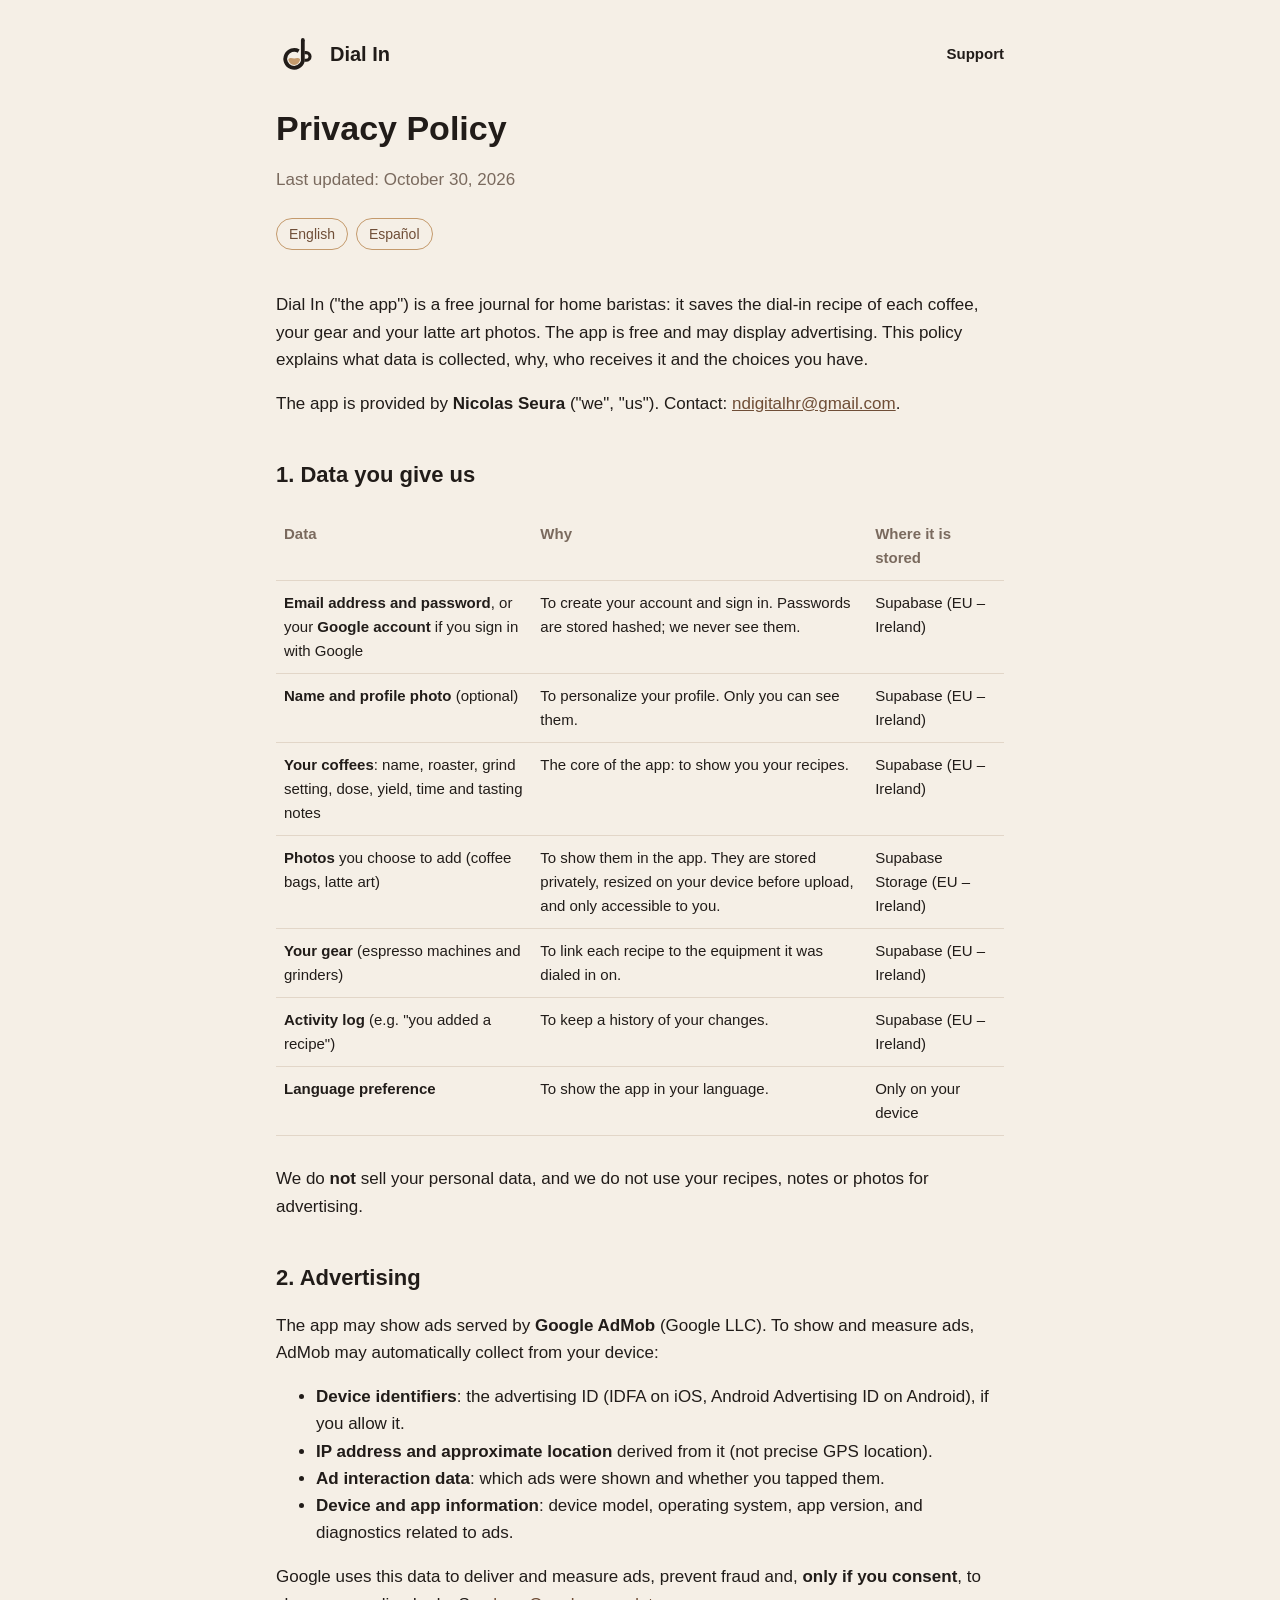
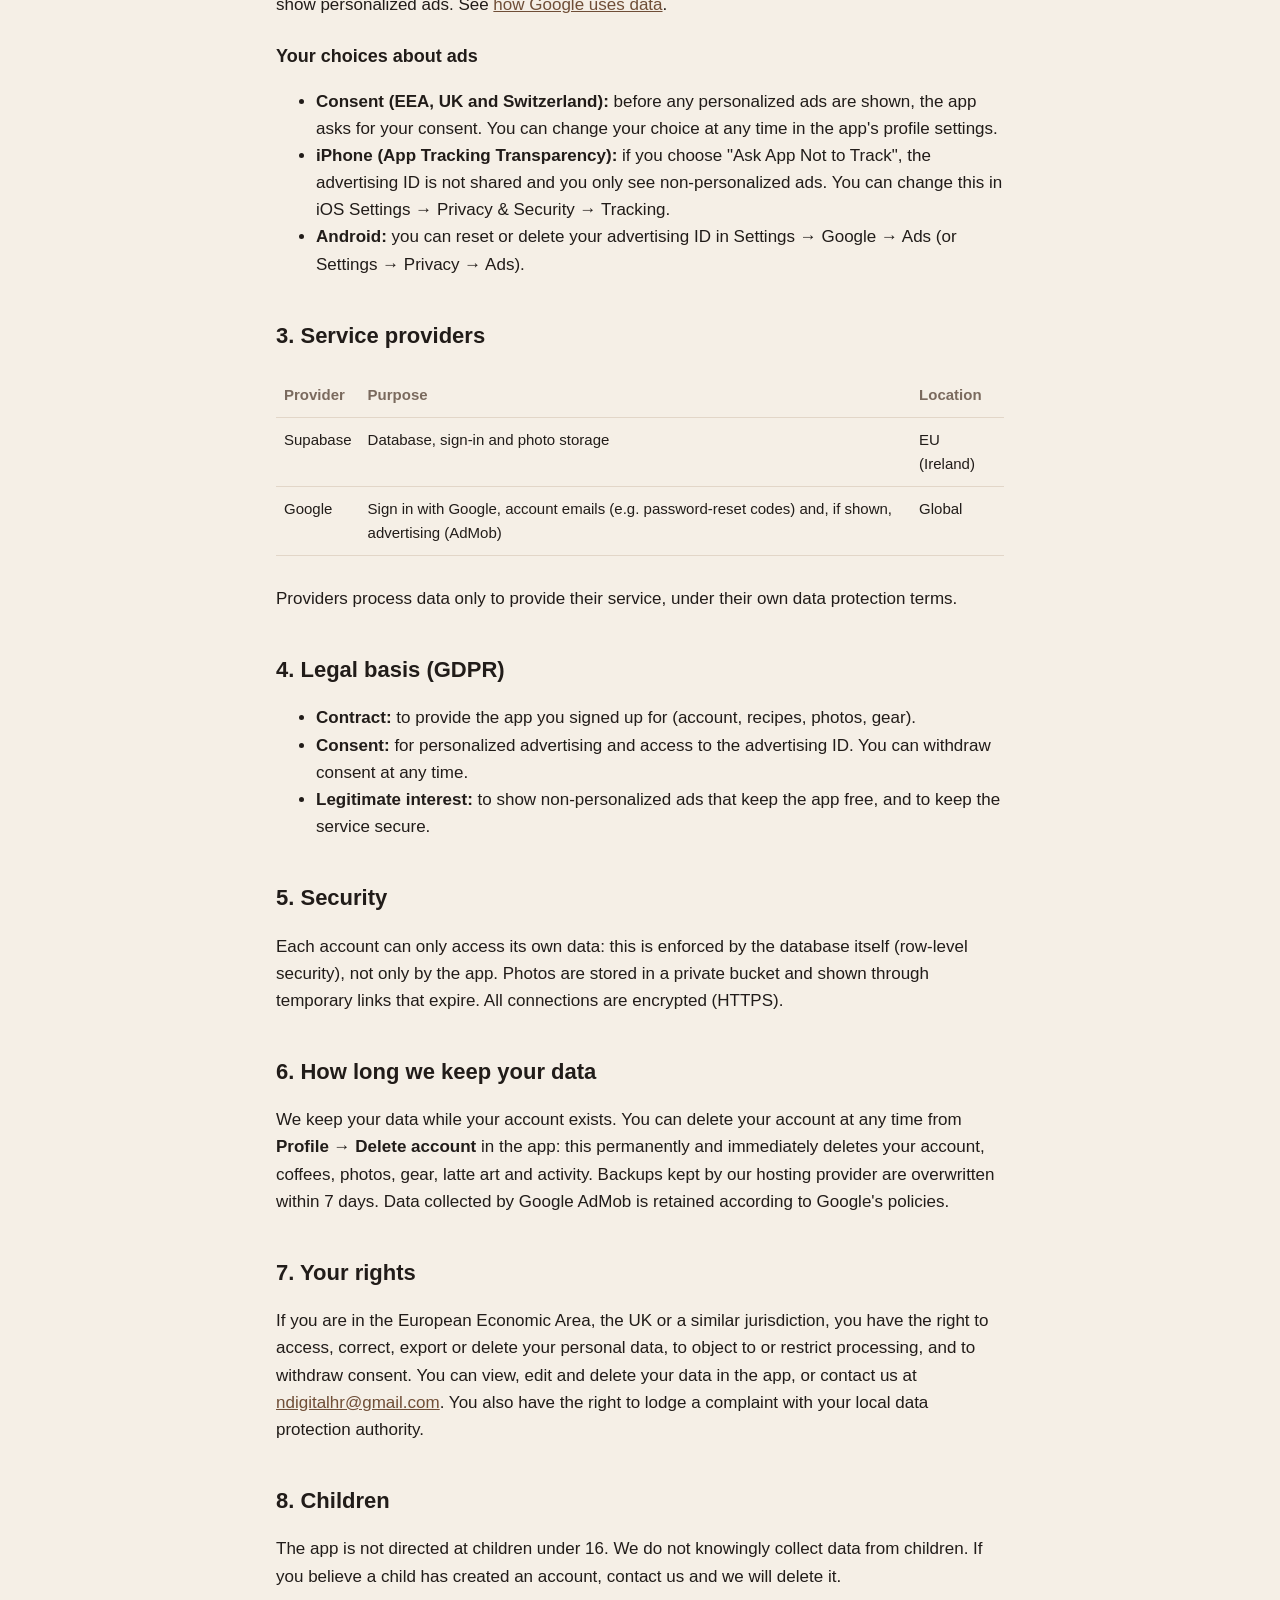
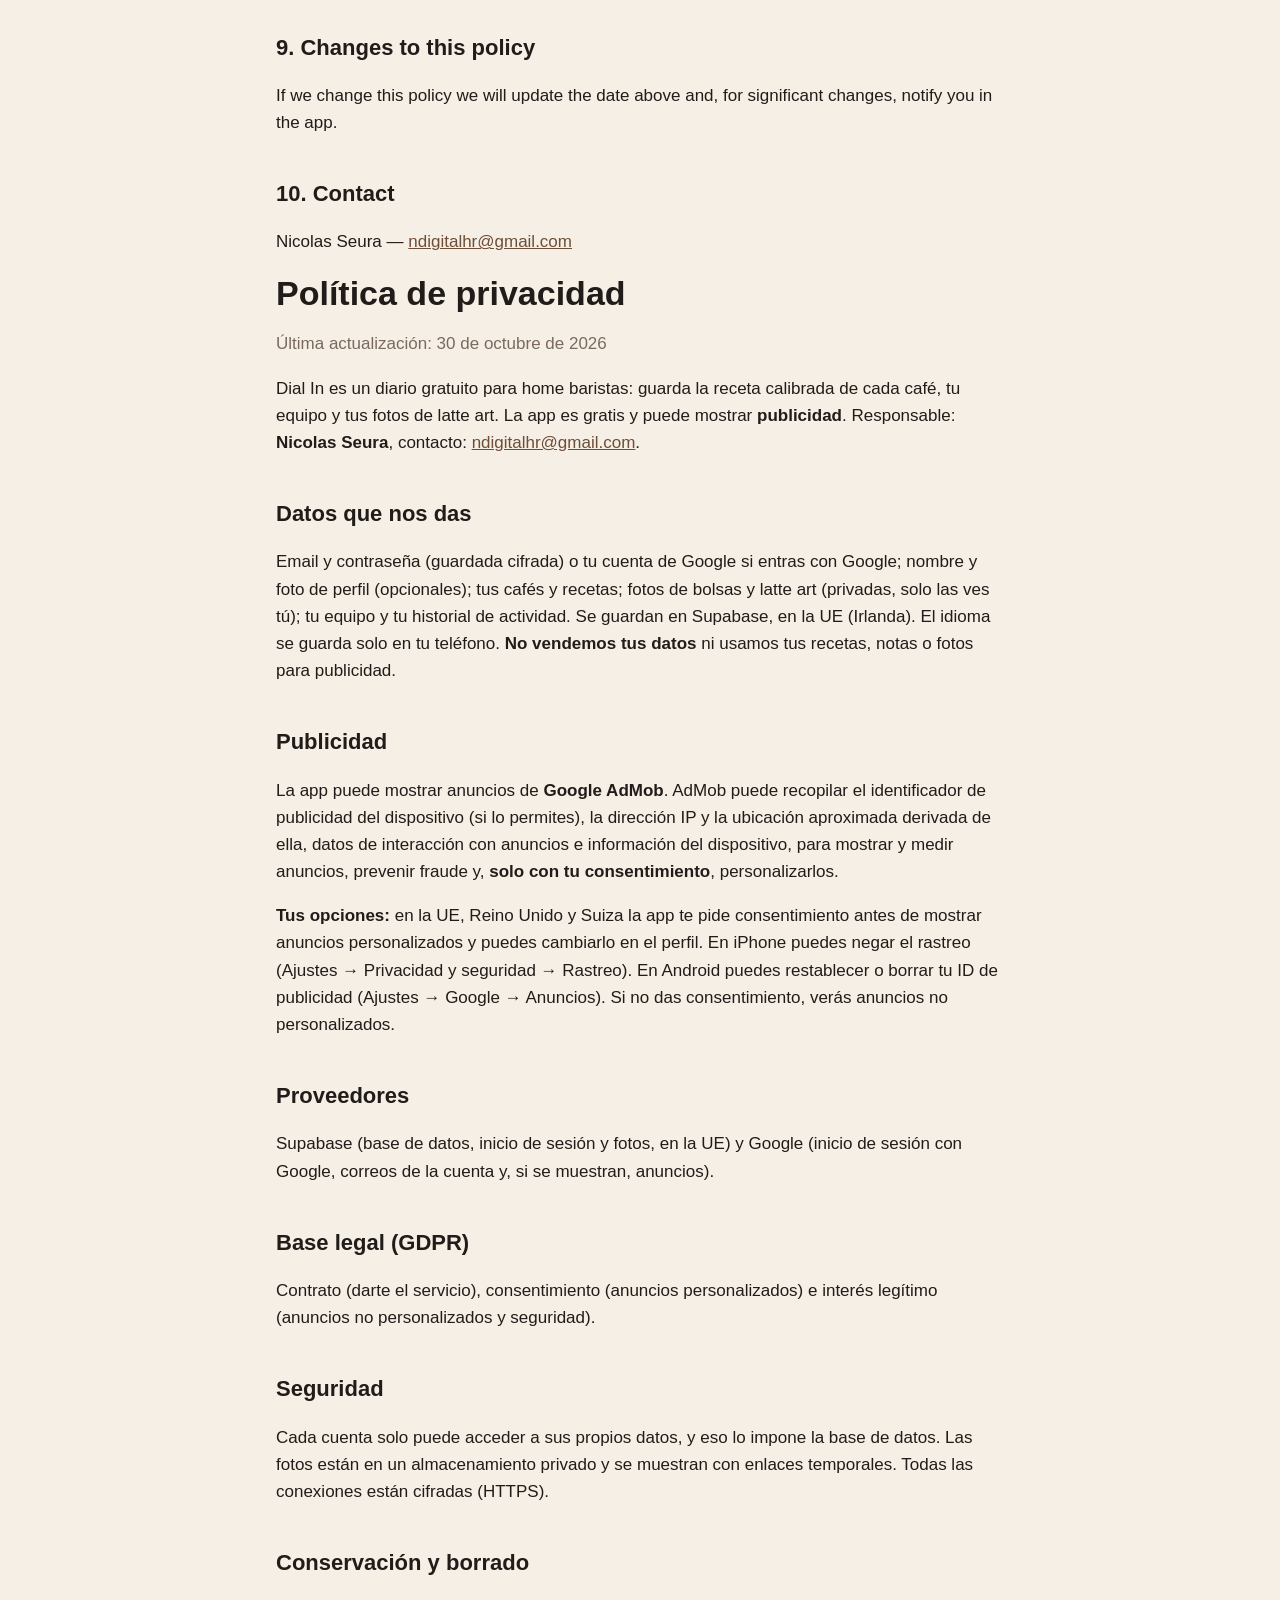
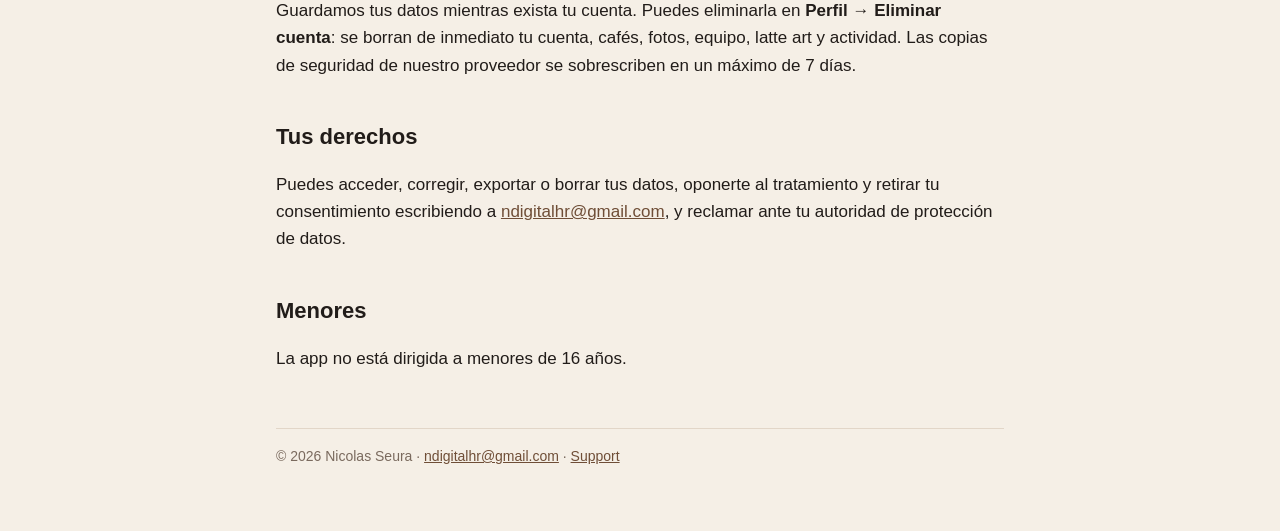
==== privacy/index.html @ 92058c42 "Web en la raíz de website/ para GitHub Pages (repo dial-In-web) Co-Authored-By: Claude Opus 5.5 <nor" ====
<!doctype html>
<html lang="en">
<head>
  <meta charset="utf-8">
  <meta name="viewport" content="width=device-width, initial-scale=1">
  <title>Dial In — Privacy Policy</title>
  <meta name="description" content="Privacy Policy of the Dial In app.">
  <link rel="stylesheet" href="../style.css">
</head>
<body>
  <div class="wrap">
    <header class="site">
      <a href="../">
        <svg viewBox="0 0 128 128" aria-hidden="true"><g transform="translate(3 4)"><path d="M33 75C39 69 45 73 50 73S61 69 67 75A17 17 0 0 1 33 75Z" fill="#C49A6C"/><g fill="none" stroke="currentColor" stroke-width="11" stroke-linejoin="round"><path d="M63 51.5A26 26 0 1 0 75 81.2V19"/><path d="M80 56h5a11 11 0 0 1 0 22h-5" stroke-width="9"/></g><circle cx="75" cy="19" r="5.5" fill="currentColor"/></g></svg>
        <span class="name">Dial In</span>
      </a>
      <nav><a href="../support/">Support</a></nav>
    </header>

    <section id="en">
      <h1>Privacy Policy</h1>
      <p class="muted">Last updated: October 30, 2026</p>
      <div class="lang"><a href="#en">English</a><a href="#es">Español</a></div>

      <p>Dial In ("the app") is a free journal for home baristas: it saves the dial-in recipe of each coffee, your gear and your latte art photos. The app is free and may display advertising. This policy explains what data is collected, why, who receives it and the choices you have.</p>
      <p>The app is provided by <strong>Nicolas Seura</strong> ("we", "us"). Contact: <a href="mailto:ndigitalhr@gmail.com">ndigitalhr@gmail.com</a>.</p>

      <h2>1. Data you give us</h2>
      <div class="table-scroll">
        <table>
          <tr><th>Data</th><th>Why</th><th>Where it is stored</th></tr>
          <tr><td><strong>Email address and password</strong>, or your <strong>Google account</strong> if you sign in with Google</td><td>To create your account and sign in. Passwords are stored hashed; we never see them.</td><td>Supabase (EU – Ireland)</td></tr>
          <tr><td><strong>Name and profile photo</strong> (optional)</td><td>To personalize your profile. Only you can see them.</td><td>Supabase (EU – Ireland)</td></tr>
          <tr><td><strong>Your coffees</strong>: name, roaster, grind setting, dose, yield, time and tasting notes</td><td>The core of the app: to show you your recipes.</td><td>Supabase (EU – Ireland)</td></tr>
          <tr><td><strong>Photos</strong> you choose to add (coffee bags, latte art)</td><td>To show them in the app. They are stored privately, resized on your device before upload, and only accessible to you.</td><td>Supabase Storage (EU – Ireland)</td></tr>
          <tr><td><strong>Your gear</strong> (espresso machines and grinders)</td><td>To link each recipe to the equipment it was dialed in on.</td><td>Supabase (EU – Ireland)</td></tr>
          <tr><td><strong>Activity log</strong> (e.g. "you added a recipe")</td><td>To keep a history of your changes.</td><td>Supabase (EU – Ireland)</td></tr>
          <tr><td><strong>Language preference</strong></td><td>To show the app in your language.</td><td>Only on your device</td></tr>
        </table>
      </div>
      <p>We do <strong>not</strong> sell your personal data, and we do not use your recipes, notes or photos for advertising.</p>

      <h2>2. Advertising</h2>
      <p>The app may show ads served by <strong>Google AdMob</strong> (Google LLC). To show and measure ads, AdMob may automatically collect from your device:</p>
      <ul>
        <li><strong>Device identifiers</strong>: the advertising ID (IDFA on iOS, Android Advertising ID on Android), if you allow it.</li>
        <li><strong>IP address and approximate location</strong> derived from it (not precise GPS location).</li>
        <li><strong>Ad interaction data</strong>: which ads were shown and whether you tapped them.</li>
        <li><strong>Device and app information</strong>: device model, operating system, app version, and diagnostics related to ads.</li>
      </ul>
      <p>Google uses this data to deliver and measure ads, prevent fraud and, <strong>only if you consent</strong>, to show personalized ads. See <a href="https://policies.google.com/technologies/partner-sites">how Google uses data</a>.</p>
      <h3>Your choices about ads</h3>
      <ul>
        <li><strong>Consent (EEA, UK and Switzerland):</strong> before any personalized ads are shown, the app asks for your consent. You can change your choice at any time in the app's profile settings.</li>
        <li><strong>iPhone (App Tracking Transparency):</strong> if you choose "Ask App Not to Track", the advertising ID is not shared and you only see non-personalized ads. You can change this in iOS Settings → Privacy &amp; Security → Tracking.</li>
        <li><strong>Android:</strong> you can reset or delete your advertising ID in Settings → Google → Ads (or Settings → Privacy → Ads).</li>
      </ul>

      <h2>3. Service providers</h2>
      <div class="table-scroll">
        <table>
          <tr><th>Provider</th><th>Purpose</th><th>Location</th></tr>
          <tr><td>Supabase</td><td>Database, sign-in and photo storage</td><td>EU (Ireland)</td></tr>
          <tr><td>Google</td><td>Sign in with Google, account emails (e.g. password-reset codes) and, if shown, advertising (AdMob)</td><td>Global</td></tr>
        </table>
      </div>
      <p>Providers process data only to provide their service, under their own data protection terms.</p>

      <h2>4. Legal basis (GDPR)</h2>
      <ul>
        <li><strong>Contract:</strong> to provide the app you signed up for (account, recipes, photos, gear).</li>
        <li><strong>Consent:</strong> for personalized advertising and access to the advertising ID. You can withdraw consent at any time.</li>
        <li><strong>Legitimate interest:</strong> to show non-personalized ads that keep the app free, and to keep the service secure.</li>
      </ul>

      <h2>5. Security</h2>
      <p>Each account can only access its own data: this is enforced by the database itself (row-level security), not only by the app. Photos are stored in a private bucket and shown through temporary links that expire. All connections are encrypted (HTTPS).</p>

      <h2>6. How long we keep your data</h2>
      <p>We keep your data while your account exists. You can delete your account at any time from <strong>Profile → Delete account</strong> in the app: this permanently and immediately deletes your account, coffees, photos, gear, latte art and activity. Backups kept by our hosting provider are overwritten within 7 days. Data collected by Google AdMob is retained according to Google's policies.</p>

      <h2>7. Your rights</h2>
      <p>If you are in the European Economic Area, the UK or a similar jurisdiction, you have the right to access, correct, export or delete your personal data, to object to or restrict processing, and to withdraw consent. You can view, edit and delete your data in the app, or contact us at <a href="mailto:ndigitalhr@gmail.com">ndigitalhr@gmail.com</a>. You also have the right to lodge a complaint with your local data protection authority.</p>

      <h2>8. Children</h2>
      <p>The app is not directed at children under 16. We do not knowingly collect data from children. If you believe a child has created an account, contact us and we will delete it.</p>

      <h2>9. Changes to this policy</h2>
      <p>If we change this policy we will update the date above and, for significant changes, notify you in the app.</p>

      <h2>10. Contact</h2>
      <p>Nicolas Seura — <a href="mailto:ndigitalhr@gmail.com">ndigitalhr@gmail.com</a></p>
    </section>

    <section id="es">
      <h1>Política de privacidad</h1>
      <p class="muted">Última actualización: 30 de octubre de 2026</p>

      <p>Dial In es un diario gratuito para home baristas: guarda la receta calibrada de cada café, tu equipo y tus fotos de latte art. La app es gratis y puede mostrar <strong>publicidad</strong>. Responsable: <strong>Nicolas Seura</strong>, contacto: <a href="mailto:ndigitalhr@gmail.com">ndigitalhr@gmail.com</a>.</p>

      <h2>Datos que nos das</h2>
      <p>Email y contraseña (guardada cifrada) o tu cuenta de Google si entras con Google; nombre y foto de perfil (opcionales); tus cafés y recetas; fotos de bolsas y latte art (privadas, solo las ves tú); tu equipo y tu historial de actividad. Se guardan en Supabase, en la UE (Irlanda). El idioma se guarda solo en tu teléfono. <strong>No vendemos tus datos</strong> ni usamos tus recetas, notas o fotos para publicidad.</p>

      <h2>Publicidad</h2>
      <p>La app puede mostrar anuncios de <strong>Google AdMob</strong>. AdMob puede recopilar el identificador de publicidad del dispositivo (si lo permites), la dirección IP y la ubicación aproximada derivada de ella, datos de interacción con anuncios e información del dispositivo, para mostrar y medir anuncios, prevenir fraude y, <strong>solo con tu consentimiento</strong>, personalizarlos.</p>
      <p><strong>Tus opciones:</strong> en la UE, Reino Unido y Suiza la app te pide consentimiento antes de mostrar anuncios personalizados y puedes cambiarlo en el perfil. En iPhone puedes negar el rastreo (Ajustes → Privacidad y seguridad → Rastreo). En Android puedes restablecer o borrar tu ID de publicidad (Ajustes → Google → Anuncios). Si no das consentimiento, verás anuncios no personalizados.</p>

      <h2>Proveedores</h2>
      <p>Supabase (base de datos, inicio de sesión y fotos, en la UE) y Google (inicio de sesión con Google, correos de la cuenta y, si se muestran, anuncios).</p>

      <h2>Base legal (GDPR)</h2>
      <p>Contrato (darte el servicio), consentimiento (anuncios personalizados) e interés legítimo (anuncios no personalizados y seguridad).</p>

      <h2>Seguridad</h2>
      <p>Cada cuenta solo puede acceder a sus propios datos, y eso lo impone la base de datos. Las fotos están en un almacenamiento privado y se muestran con enlaces temporales. Todas las conexiones están cifradas (HTTPS).</p>

      <h2>Conservación y borrado</h2>
      <p>Guardamos tus datos mientras exista tu cuenta. Puedes eliminarla en <strong>Perfil → Eliminar cuenta</strong>: se borran de inmediato tu cuenta, cafés, fotos, equipo, latte art y actividad. Las copias de seguridad de nuestro proveedor se sobrescriben en un máximo de 7 días.</p>

      <h2>Tus derechos</h2>
      <p>Puedes acceder, corregir, exportar o borrar tus datos, oponerte al tratamiento y retirar tu consentimiento escribiendo a <a href="mailto:ndigitalhr@gmail.com">ndigitalhr@gmail.com</a>, y reclamar ante tu autoridad de protección de datos.</p>

      <h2>Menores</h2>
      <p>La app no está dirigida a menores de 16 años.</p>
    </section>

    <footer>© 2026 Nicolas Seura · <a href="mailto:ndigitalhr@gmail.com">ndigitalhr@gmail.com</a> · <a href="../support/">Support</a></footer>
  </div>
</body>
</html>
---- style.css ----
:root {
  --bg: #f5efe6;
  --surface: #ffffff;
  --ink: #211c19;
  --muted: #7a6a5e;
  --coffee: #6f4e37;
  --accent: #c49a6c;
  --border: #e2d6c8;
}

@media (prefers-color-scheme: dark) {
  :root {
    --bg: #1b1613;
    --surface: #261f1b;
    --ink: #f3e8d6;
    --muted: #b8a797;
    --coffee: #d8b48c;
    --accent: #c49a6c;
    --border: #3a2f28;
  }
}

* { box-sizing: border-box; }

html { -webkit-text-size-adjust: 100%; }

body {
  margin: 0;
  background: var(--bg);
  color: var(--ink);
  font: 17px/1.6 -apple-system, BlinkMacSystemFont, "Segoe UI", Roboto, Helvetica, Arial, sans-serif;
}

.wrap { max-width: 760px; margin: 0 auto; padding: 32px 16px 64px; }

header.site { display: flex; align-items: center; gap: 12px; margin-bottom: 32px; }
header.site a { display: flex; align-items: center; gap: 10px; color: inherit; text-decoration: none; }
header.site svg { width: 44px; height: 44px; }
header.site .name { font-weight: 700; font-size: 20px; }
nav { margin-left: auto; display: flex; gap: 16px; font-size: 15px; }
nav a { color: var(--coffee); text-decoration: none; font-weight: 600; }

h1 { font-size: 34px; line-height: 1.2; margin: 0 0 8px; }
h2 { font-size: 22px; margin: 40px 0 8px; }
h3 { font-size: 18px; margin: 24px 0 4px; }
p, li { color: var(--ink); }
.muted { color: var(--muted); }
a { color: var(--coffee); }

.card { background: var(--surface); border: 1px solid var(--border); border-radius: 16px; padding: 20px; margin: 16px 0; }

table { width: 100%; border-collapse: collapse; margin: 12px 0; font-size: 15px; }
th, td { text-align: left; vertical-align: top; padding: 10px 8px; border-bottom: 1px solid var(--border); }
th { color: var(--muted); font-weight: 600; }
.table-scroll { overflow-x: auto; }

.lang { display: inline-flex; gap: 8px; margin: 8px 0 24px; }
.lang a { padding: 4px 12px; border: 1px solid var(--accent); border-radius: 999px; text-decoration: none; font-size: 14px; }

.hero { text-align: center; padding: 24px 0 8px; }
.hero svg { width: 120px; height: 120px; }
.hero h1 { font-size: 44px; margin-top: 12px; }
.hero p { font-size: 19px; color: var(--muted); max-width: 520px; margin: 0 auto 24px; }

ul.features { padding-left: 20px; }
footer { margin-top: 56px; padding-top: 16px; border-top: 1px solid var(--border); font-size: 14px; color: var(--muted); }
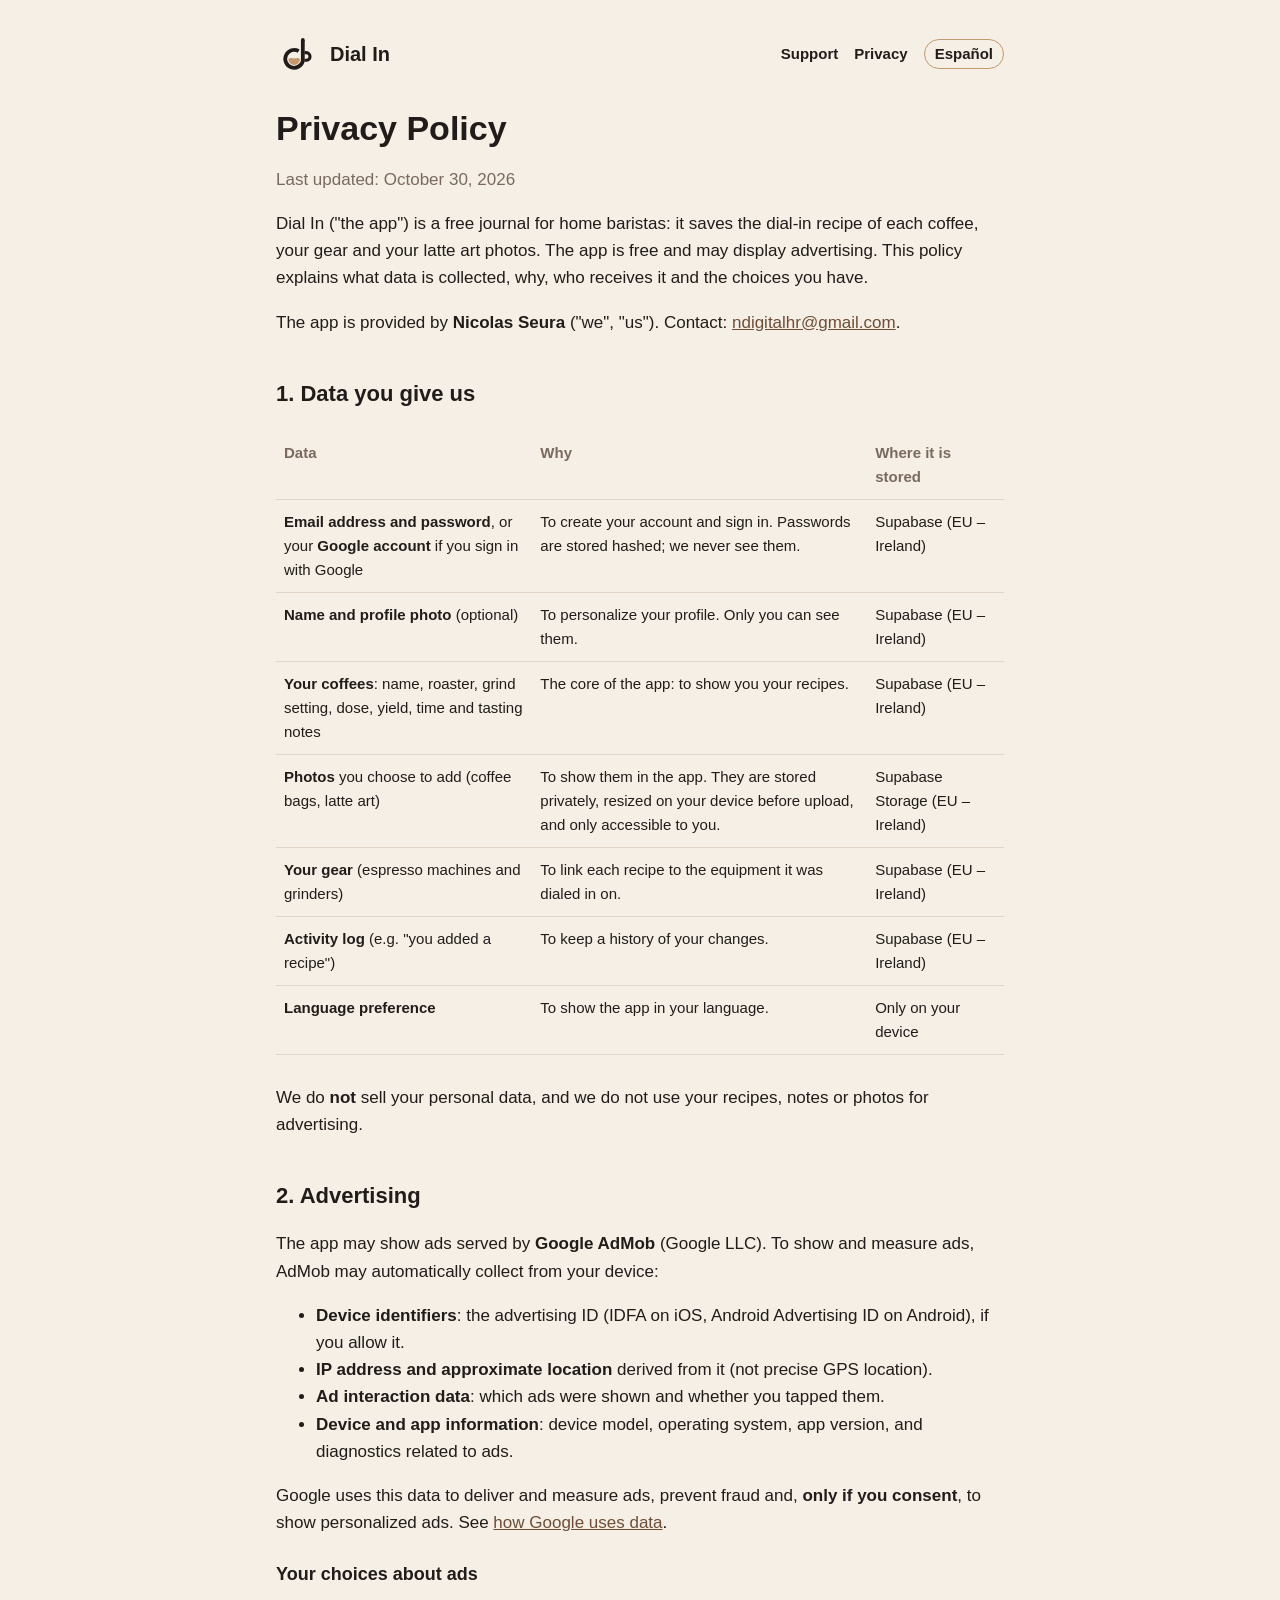
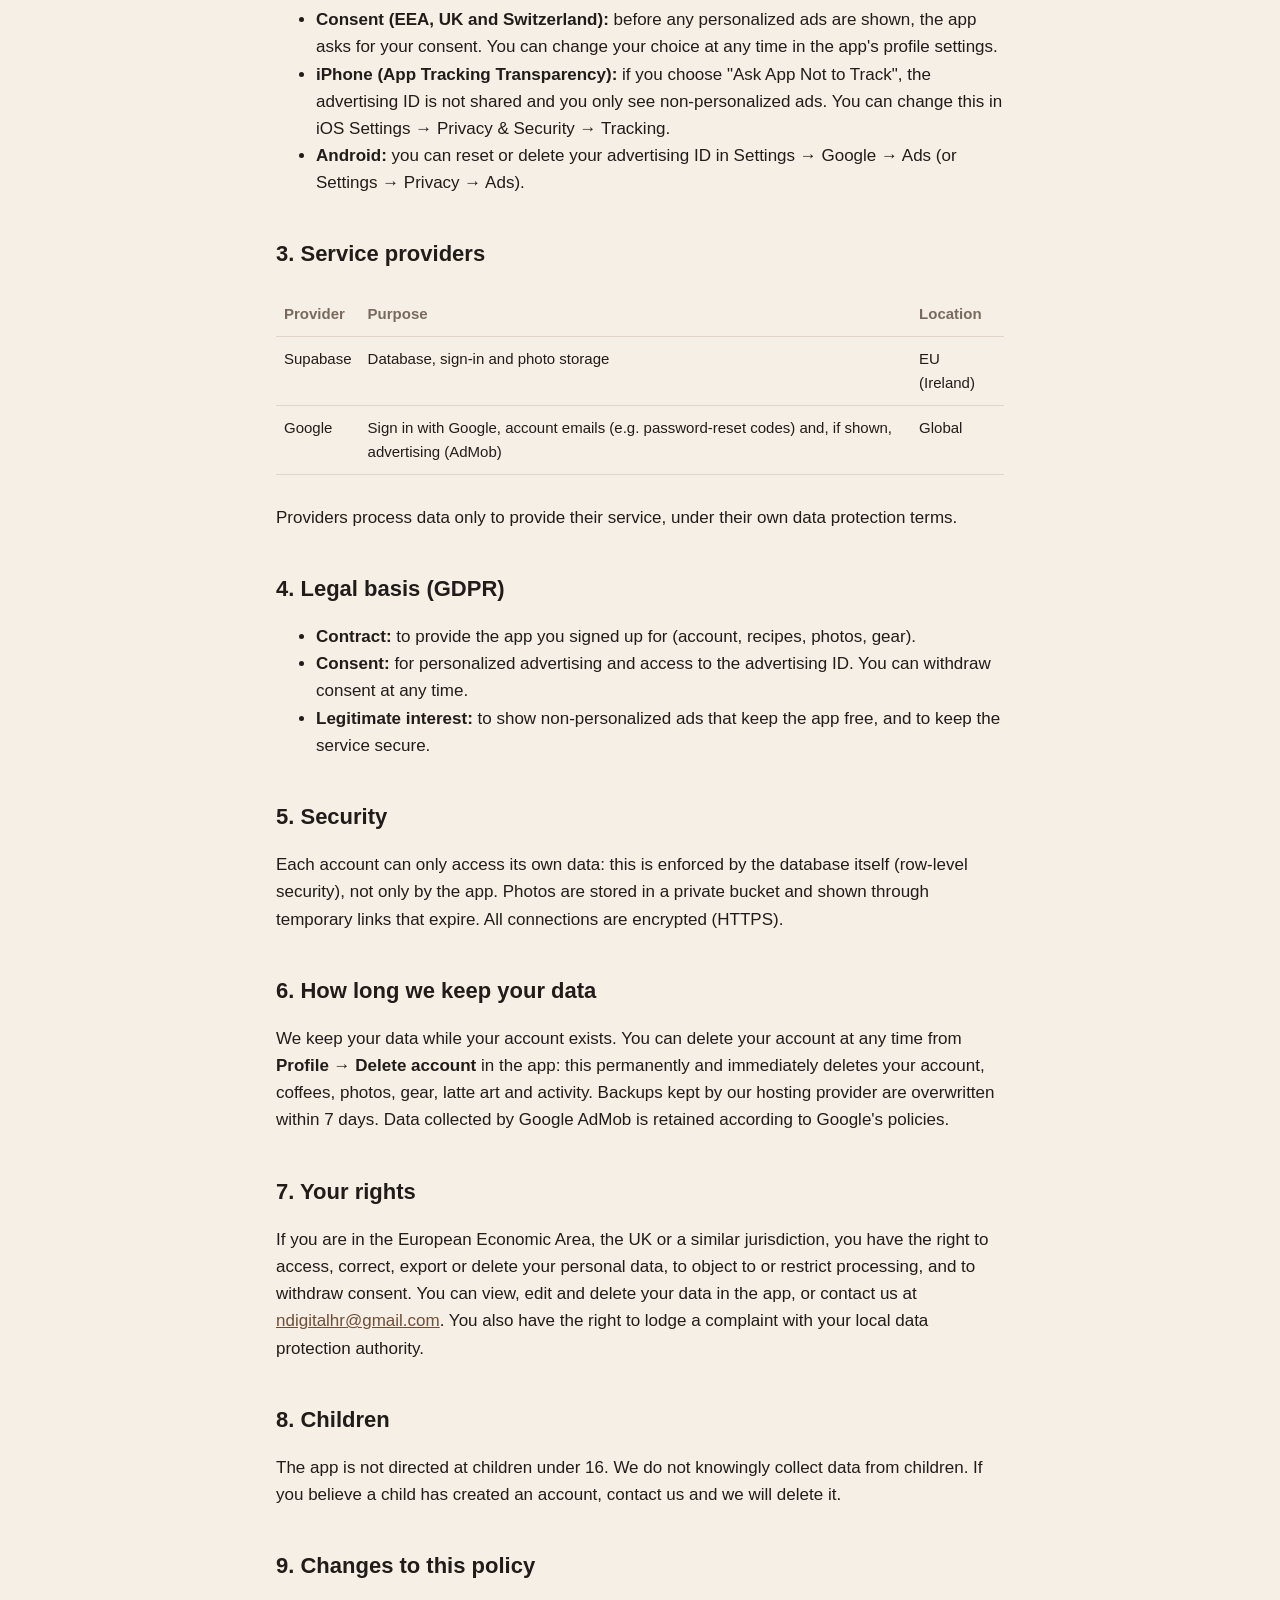
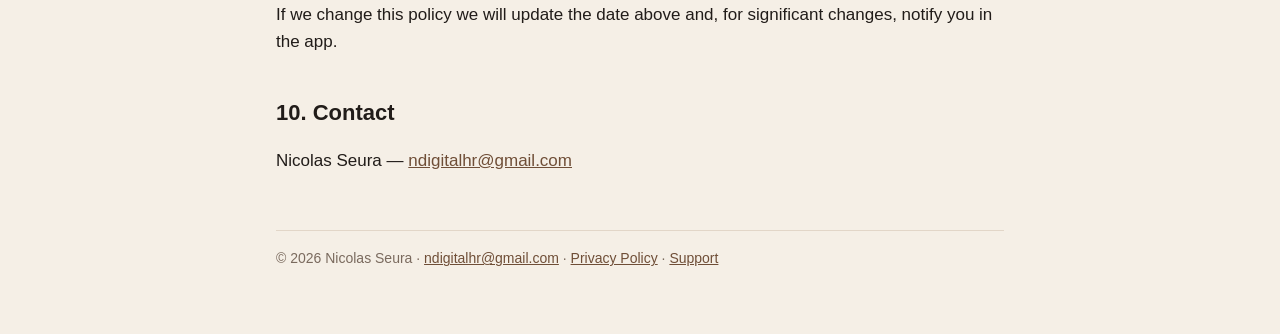
==== commit 6eb65ef7: "Web: páginas separadas en inglés (raíz) y español (/es/) Co-Authored-By: Claude Opus 5.5 <noreply@an" ====
--- a/privacy/index.html
+++ b/privacy/index.html
@@ -6,125 +6,72 @@
   <title>Dial In — Privacy Policy</title>
   <meta name="description" content="Privacy Policy of the Dial In app.">
   <link rel="stylesheet" href="../style.css">
+  <link rel="alternate" hreflang="es" href="../es/privacy/">
 </head>
 <body>
   <div class="wrap">
     <header class="site">
-      <a href="../">
-        <svg viewBox="0 0 128 128" aria-hidden="true"><g transform="translate(3 4)"><path d="M33 75C39 69 45 73 50 73S61 69 67 75A17 17 0 0 1 33 75Z" fill="#C49A6C"/><g fill="none" stroke="currentColor" stroke-width="11" stroke-linejoin="round"><path d="M63 51.5A26 26 0 1 0 75 81.2V19"/><path d="M80 56h5a11 11 0 0 1 0 22h-5" stroke-width="9"/></g><circle cx="75" cy="19" r="5.5" fill="currentColor"/></g></svg>
-        <span class="name">Dial In</span>
-      </a>
-      <nav><a href="../support/">Support</a></nav>
+      <a href="../"><svg viewBox="0 0 128 128" aria-hidden="true"><g transform="translate(3 4)"><path d="M33 75C39 69 45 73 50 73S61 69 67 75A17 17 0 0 1 33 75Z" fill="#C49A6C"/><g fill="none" stroke="currentColor" stroke-width="11" stroke-linejoin="round"><path d="M63 51.5A26 26 0 1 0 75 81.2V19"/><path d="M80 56h5a11 11 0 0 1 0 22h-5" stroke-width="9"/></g><circle cx="75" cy="19" r="5.5" fill="currentColor"/></g></svg><span class="name">Dial In</span></a>
+      <nav>
+        <a href="../support/">Support</a>
+        <a href="../privacy/">Privacy</a>
+        <a class="switch" href="../es/privacy/" lang="es">Español</a>
+      </nav>
     </header>
+    <h1>Privacy Policy</h1>
+    <p class="muted">Last updated: October 30, 2026</p>
+    <p>Dial In ("the app") is a free journal for home baristas: it saves the dial-in recipe of each coffee, your gear and your latte art photos. The app is free and may display advertising. This policy explains what data is collected, why, who receives it and the choices you have.</p>
+    <p>The app is provided by <strong>Nicolas Seura</strong> ("we", "us"). Contact: <a href="mailto:ndigitalhr@gmail.com">ndigitalhr@gmail.com</a>.</p>
 
-    <section id="en">
-      <h1>Privacy Policy</h1>
-      <p class="muted">Last updated: October 30, 2026</p>
-      <div class="lang"><a href="#en">English</a><a href="#es">Español</a></div>
+    <h2>1. Data you give us</h2>
+    <div class="table-scroll"><table><tr><th>Data</th><th>Why</th><th>Where it is stored</th></tr><tr><td><strong>Email address and password</strong>, or your <strong>Google account</strong> if you sign in with Google</td><td>To create your account and sign in. Passwords are stored hashed; we never see them.</td><td>Supabase (EU – Ireland)</td></tr><tr><td><strong>Name and profile photo</strong> (optional)</td><td>To personalize your profile. Only you can see them.</td><td>Supabase (EU – Ireland)</td></tr><tr><td><strong>Your coffees</strong>: name, roaster, grind setting, dose, yield, time and tasting notes</td><td>The core of the app: to show you your recipes.</td><td>Supabase (EU – Ireland)</td></tr><tr><td><strong>Photos</strong> you choose to add (coffee bags, latte art)</td><td>To show them in the app. They are stored privately, resized on your device before upload, and only accessible to you.</td><td>Supabase Storage (EU – Ireland)</td></tr><tr><td><strong>Your gear</strong> (espresso machines and grinders)</td><td>To link each recipe to the equipment it was dialed in on.</td><td>Supabase (EU – Ireland)</td></tr><tr><td><strong>Activity log</strong> (e.g. "you added a recipe")</td><td>To keep a history of your changes.</td><td>Supabase (EU – Ireland)</td></tr><tr><td><strong>Language preference</strong></td><td>To show the app in your language.</td><td>Only on your device</td></tr></table></div>
+    <p>We do <strong>not</strong> sell your personal data, and we do not use your recipes, notes or photos for advertising.</p>
 
-      <p>Dial In ("the app") is a free journal for home baristas: it saves the dial-in recipe of each coffee, your gear and your latte art photos. The app is free and may display advertising. This policy explains what data is collected, why, who receives it and the choices you have.</p>
-      <p>The app is provided by <strong>Nicolas Seura</strong> ("we", "us"). Contact: <a href="mailto:ndigitalhr@gmail.com">ndigitalhr@gmail.com</a>.</p>
+    <h2>2. Advertising</h2>
+    <p>The app may show ads served by <strong>Google AdMob</strong> (Google LLC). To show and measure ads, AdMob may automatically collect from your device:</p>
+    <ul>
+      <li><strong>Device identifiers</strong>: the advertising ID (IDFA on iOS, Android Advertising ID on Android), if you allow it.</li>
+      <li><strong>IP address and approximate location</strong> derived from it (not precise GPS location).</li>
+      <li><strong>Ad interaction data</strong>: which ads were shown and whether you tapped them.</li>
+      <li><strong>Device and app information</strong>: device model, operating system, app version, and diagnostics related to ads.</li>
+    </ul>
+    <p>Google uses this data to deliver and measure ads, prevent fraud and, <strong>only if you consent</strong>, to show personalized ads. See <a href="https://policies.google.com/technologies/partner-sites">how Google uses data</a>.</p>
+    <h3>Your choices about ads</h3>
+    <ul>
+      <li><strong>Consent (EEA, UK and Switzerland):</strong> before any personalized ads are shown, the app asks for your consent. You can change your choice at any time in the app's profile settings.</li>
+      <li><strong>iPhone (App Tracking Transparency):</strong> if you choose "Ask App Not to Track", the advertising ID is not shared and you only see non-personalized ads. You can change this in iOS Settings → Privacy &amp; Security → Tracking.</li>
+      <li><strong>Android:</strong> you can reset or delete your advertising ID in Settings → Google → Ads (or Settings → Privacy → Ads).</li>
+    </ul>
 
-      <h2>1. Data you give us</h2>
-      <div class="table-scroll">
-        <table>
-          <tr><th>Data</th><th>Why</th><th>Where it is stored</th></tr>
-          <tr><td><strong>Email address and password</strong>, or your <strong>Google account</strong> if you sign in with Google</td><td>To create your account and sign in. Passwords are stored hashed; we never see them.</td><td>Supabase (EU – Ireland)</td></tr>
-          <tr><td><strong>Name and profile photo</strong> (optional)</td><td>To personalize your profile. Only you can see them.</td><td>Supabase (EU – Ireland)</td></tr>
-          <tr><td><strong>Your coffees</strong>: name, roaster, grind setting, dose, yield, time and tasting notes</td><td>The core of the app: to show you your recipes.</td><td>Supabase (EU – Ireland)</td></tr>
-          <tr><td><strong>Photos</strong> you choose to add (coffee bags, latte art)</td><td>To show them in the app. They are stored privately, resized on your device before upload, and only accessible to you.</td><td>Supabase Storage (EU – Ireland)</td></tr>
-          <tr><td><strong>Your gear</strong> (espresso machines and grinders)</td><td>To link each recipe to the equipment it was dialed in on.</td><td>Supabase (EU – Ireland)</td></tr>
-          <tr><td><strong>Activity log</strong> (e.g. "you added a recipe")</td><td>To keep a history of your changes.</td><td>Supabase (EU – Ireland)</td></tr>
-          <tr><td><strong>Language preference</strong></td><td>To show the app in your language.</td><td>Only on your device</td></tr>
-        </table>
-      </div>
-      <p>We do <strong>not</strong> sell your personal data, and we do not use your recipes, notes or photos for advertising.</p>
+    <h2>3. Service providers</h2>
+    <div class="table-scroll"><table><tr><th>Provider</th><th>Purpose</th><th>Location</th></tr><tr><td>Supabase</td><td>Database, sign-in and photo storage</td><td>EU (Ireland)</td></tr><tr><td>Google</td><td>Sign in with Google, account emails (e.g. password-reset codes) and, if shown, advertising (AdMob)</td><td>Global</td></tr></table></div>
+    <p>Providers process data only to provide their service, under their own data protection terms.</p>
 
-      <h2>2. Advertising</h2>
-      <p>The app may show ads served by <strong>Google AdMob</strong> (Google LLC). To show and measure ads, AdMob may automatically collect from your device:</p>
-      <ul>
-        <li><strong>Device identifiers</strong>: the advertising ID (IDFA on iOS, Android Advertising ID on Android), if you allow it.</li>
-        <li><strong>IP address and approximate location</strong> derived from it (not precise GPS location).</li>
-        <li><strong>Ad interaction data</strong>: which ads were shown and whether you tapped them.</li>
-        <li><strong>Device and app information</strong>: device model, operating system, app version, and diagnostics related to ads.</li>
-      </ul>
-      <p>Google uses this data to deliver and measure ads, prevent fraud and, <strong>only if you consent</strong>, to show personalized ads. See <a href="https://policies.google.com/technologies/partner-sites">how Google uses data</a>.</p>
-      <h3>Your choices about ads</h3>
-      <ul>
-        <li><strong>Consent (EEA, UK and Switzerland):</strong> before any personalized ads are shown, the app asks for your consent. You can change your choice at any time in the app's profile settings.</li>
-        <li><strong>iPhone (App Tracking Transparency):</strong> if you choose "Ask App Not to Track", the advertising ID is not shared and you only see non-personalized ads. You can change this in iOS Settings → Privacy &amp; Security → Tracking.</li>
-        <li><strong>Android:</strong> you can reset or delete your advertising ID in Settings → Google → Ads (or Settings → Privacy → Ads).</li>
-      </ul>
+    <h2>4. Legal basis (GDPR)</h2>
+    <ul>
+      <li><strong>Contract:</strong> to provide the app you signed up for (account, recipes, photos, gear).</li>
+      <li><strong>Consent:</strong> for personalized advertising and access to the advertising ID. You can withdraw consent at any time.</li>
+      <li><strong>Legitimate interest:</strong> to show non-personalized ads that keep the app free, and to keep the service secure.</li>
+    </ul>
 
-      <h2>3. Service providers</h2>
-      <div class="table-scroll">
-        <table>
-          <tr><th>Provider</th><th>Purpose</th><th>Location</th></tr>
-          <tr><td>Supabase</td><td>Database, sign-in and photo storage</td><td>EU (Ireland)</td></tr>
-          <tr><td>Google</td><td>Sign in with Google, account emails (e.g. password-reset codes) and, if shown, advertising (AdMob)</td><td>Global</td></tr>
-        </table>
-      </div>
-      <p>Providers process data only to provide their service, under their own data protection terms.</p>
+    <h2>5. Security</h2>
+    <p>Each account can only access its own data: this is enforced by the database itself (row-level security), not only by the app. Photos are stored in a private bucket and shown through temporary links that expire. All connections are encrypted (HTTPS).</p>
 
-      <h2>4. Legal basis (GDPR)</h2>
-      <ul>
-        <li><strong>Contract:</strong> to provide the app you signed up for (account, recipes, photos, gear).</li>
-        <li><strong>Consent:</strong> for personalized advertising and access to the advertising ID. You can withdraw consent at any time.</li>
-        <li><strong>Legitimate interest:</strong> to show non-personalized ads that keep the app free, and to keep the service secure.</li>
-      </ul>
+    <h2>6. How long we keep your data</h2>
+    <p>We keep your data while your account exists. You can delete your account at any time from <strong>Profile → Delete account</strong> in the app: this permanently and immediately deletes your account, coffees, photos, gear, latte art and activity. Backups kept by our hosting provider are overwritten within 7 days. Data collected by Google AdMob is retained according to Google's policies.</p>
 
-      <h2>5. Security</h2>
-      <p>Each account can only access its own data: this is enforced by the database itself (row-level security), not only by the app. Photos are stored in a private bucket and shown through temporary links that expire. All connections are encrypted (HTTPS).</p>
+    <h2>7. Your rights</h2>
+    <p>If you are in the European Economic Area, the UK or a similar jurisdiction, you have the right to access, correct, export or delete your personal data, to object to or restrict processing, and to withdraw consent. You can view, edit and delete your data in the app, or contact us at <a href="mailto:ndigitalhr@gmail.com">ndigitalhr@gmail.com</a>. You also have the right to lodge a complaint with your local data protection authority.</p>
 
-      <h2>6. How long we keep your data</h2>
-      <p>We keep your data while your account exists. You can delete your account at any time from <strong>Profile → Delete account</strong> in the app: this permanently and immediately deletes your account, coffees, photos, gear, latte art and activity. Backups kept by our hosting provider are overwritten within 7 days. Data collected by Google AdMob is retained according to Google's policies.</p>
+    <h2>8. Children</h2>
+    <p>The app is not directed at children under 16. We do not knowingly collect data from children. If you believe a child has created an account, contact us and we will delete it.</p>
 
-      <h2>7. Your rights</h2>
-      <p>If you are in the European Economic Area, the UK or a similar jurisdiction, you have the right to access, correct, export or delete your personal data, to object to or restrict processing, and to withdraw consent. You can view, edit and delete your data in the app, or contact us at <a href="mailto:ndigitalhr@gmail.com">ndigitalhr@gmail.com</a>. You also have the right to lodge a complaint with your local data protection authority.</p>
+    <h2>9. Changes to this policy</h2>
+    <p>If we change this policy we will update the date above and, for significant changes, notify you in the app.</p>
 
-      <h2>8. Children</h2>
-      <p>The app is not directed at children under 16. We do not knowingly collect data from children. If you believe a child has created an account, contact us and we will delete it.</p>
-
-      <h2>9. Changes to this policy</h2>
-      <p>If we change this policy we will update the date above and, for significant changes, notify you in the app.</p>
-
-      <h2>10. Contact</h2>
-      <p>Nicolas Seura — <a href="mailto:ndigitalhr@gmail.com">ndigitalhr@gmail.com</a></p>
-    </section>
-
-    <section id="es">
-      <h1>Política de privacidad</h1>
-      <p class="muted">Última actualización: 30 de octubre de 2026</p>
-
-      <p>Dial In es un diario gratuito para home baristas: guarda la receta calibrada de cada café, tu equipo y tus fotos de latte art. La app es gratis y puede mostrar <strong>publicidad</strong>. Responsable: <strong>Nicolas Seura</strong>, contacto: <a href="mailto:ndigitalhr@gmail.com">ndigitalhr@gmail.com</a>.</p>
-
-      <h2>Datos que nos das</h2>
-      <p>Email y contraseña (guardada cifrada) o tu cuenta de Google si entras con Google; nombre y foto de perfil (opcionales); tus cafés y recetas; fotos de bolsas y latte art (privadas, solo las ves tú); tu equipo y tu historial de actividad. Se guardan en Supabase, en la UE (Irlanda). El idioma se guarda solo en tu teléfono. <strong>No vendemos tus datos</strong> ni usamos tus recetas, notas o fotos para publicidad.</p>
-
-      <h2>Publicidad</h2>
-      <p>La app puede mostrar anuncios de <strong>Google AdMob</strong>. AdMob puede recopilar el identificador de publicidad del dispositivo (si lo permites), la dirección IP y la ubicación aproximada derivada de ella, datos de interacción con anuncios e información del dispositivo, para mostrar y medir anuncios, prevenir fraude y, <strong>solo con tu consentimiento</strong>, personalizarlos.</p>
-      <p><strong>Tus opciones:</strong> en la UE, Reino Unido y Suiza la app te pide consentimiento antes de mostrar anuncios personalizados y puedes cambiarlo en el perfil. En iPhone puedes negar el rastreo (Ajustes → Privacidad y seguridad → Rastreo). En Android puedes restablecer o borrar tu ID de publicidad (Ajustes → Google → Anuncios). Si no das consentimiento, verás anuncios no personalizados.</p>
-
-      <h2>Proveedores</h2>
-      <p>Supabase (base de datos, inicio de sesión y fotos, en la UE) y Google (inicio de sesión con Google, correos de la cuenta y, si se muestran, anuncios).</p>
-
-      <h2>Base legal (GDPR)</h2>
-      <p>Contrato (darte el servicio), consentimiento (anuncios personalizados) e interés legítimo (anuncios no personalizados y seguridad).</p>
-
-      <h2>Seguridad</h2>
-      <p>Cada cuenta solo puede acceder a sus propios datos, y eso lo impone la base de datos. Las fotos están en un almacenamiento privado y se muestran con enlaces temporales. Todas las conexiones están cifradas (HTTPS).</p>
-
-      <h2>Conservación y borrado</h2>
-      <p>Guardamos tus datos mientras exista tu cuenta. Puedes eliminarla en <strong>Perfil → Eliminar cuenta</strong>: se borran de inmediato tu cuenta, cafés, fotos, equipo, latte art y actividad. Las copias de seguridad de nuestro proveedor se sobrescriben en un máximo de 7 días.</p>
-
-      <h2>Tus derechos</h2>
-      <p>Puedes acceder, corregir, exportar o borrar tus datos, oponerte al tratamiento y retirar tu consentimiento escribiendo a <a href="mailto:ndigitalhr@gmail.com">ndigitalhr@gmail.com</a>, y reclamar ante tu autoridad de protección de datos.</p>
-
-      <h2>Menores</h2>
-      <p>La app no está dirigida a menores de 16 años.</p>
-    </section>
-
-    <footer>© 2026 Nicolas Seura · <a href="mailto:ndigitalhr@gmail.com">ndigitalhr@gmail.com</a> · <a href="../support/">Support</a></footer>
+    <h2>10. Contact</h2>
+    <p>Nicolas Seura — <a href="mailto:ndigitalhr@gmail.com">ndigitalhr@gmail.com</a></p>
+    <footer>© 2026 Nicolas Seura · <a href="mailto:ndigitalhr@gmail.com">ndigitalhr@gmail.com</a> · <a href="../privacy/">Privacy Policy</a> · <a href="../support/">Support</a></footer>
   </div>
 </body>
 </html>
--- a/style.css
+++ b/style.css
@@ -64,3 +64,5 @@
 
 ul.features { padding-left: 20px; }
 footer { margin-top: 56px; padding-top: 16px; border-top: 1px solid var(--border); font-size: 14px; color: var(--muted); }
+
+nav a.switch { padding: 2px 10px; border: 1px solid var(--accent); border-radius: 999px; font-weight: 600; }
